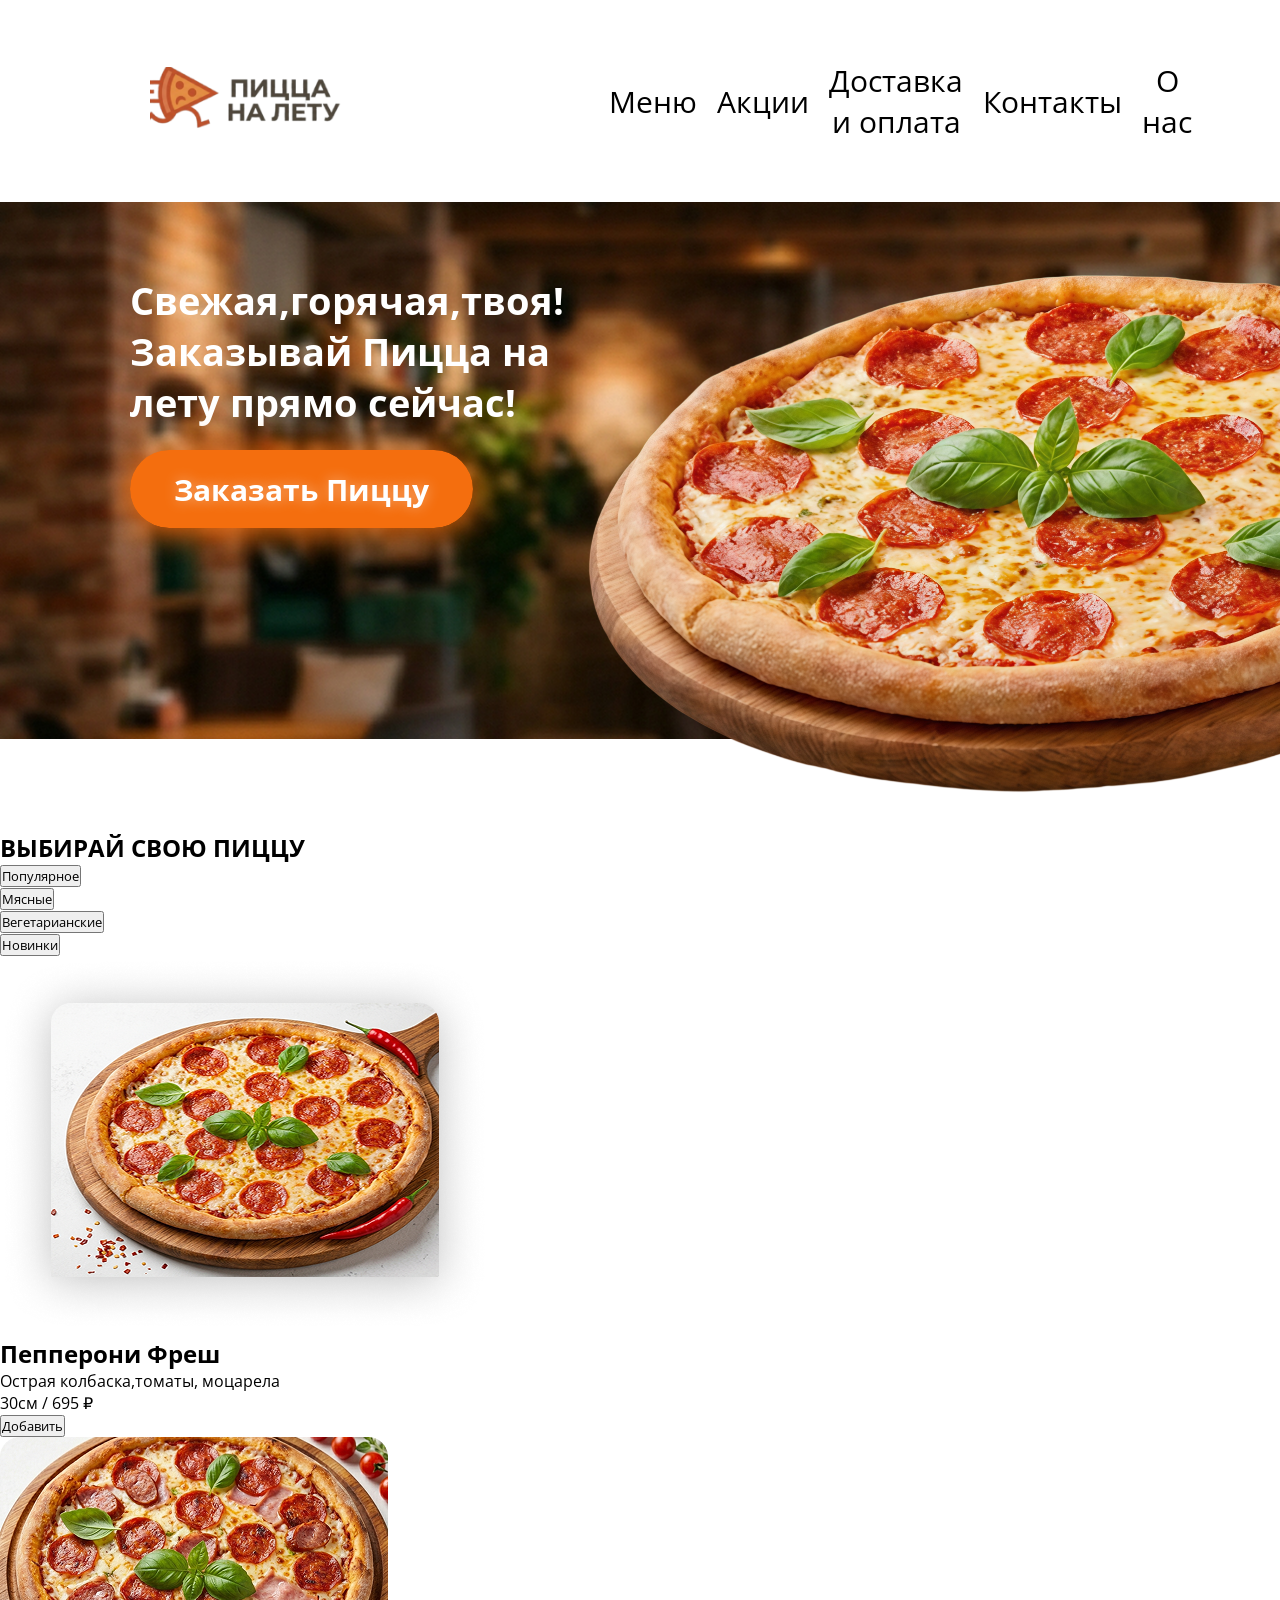
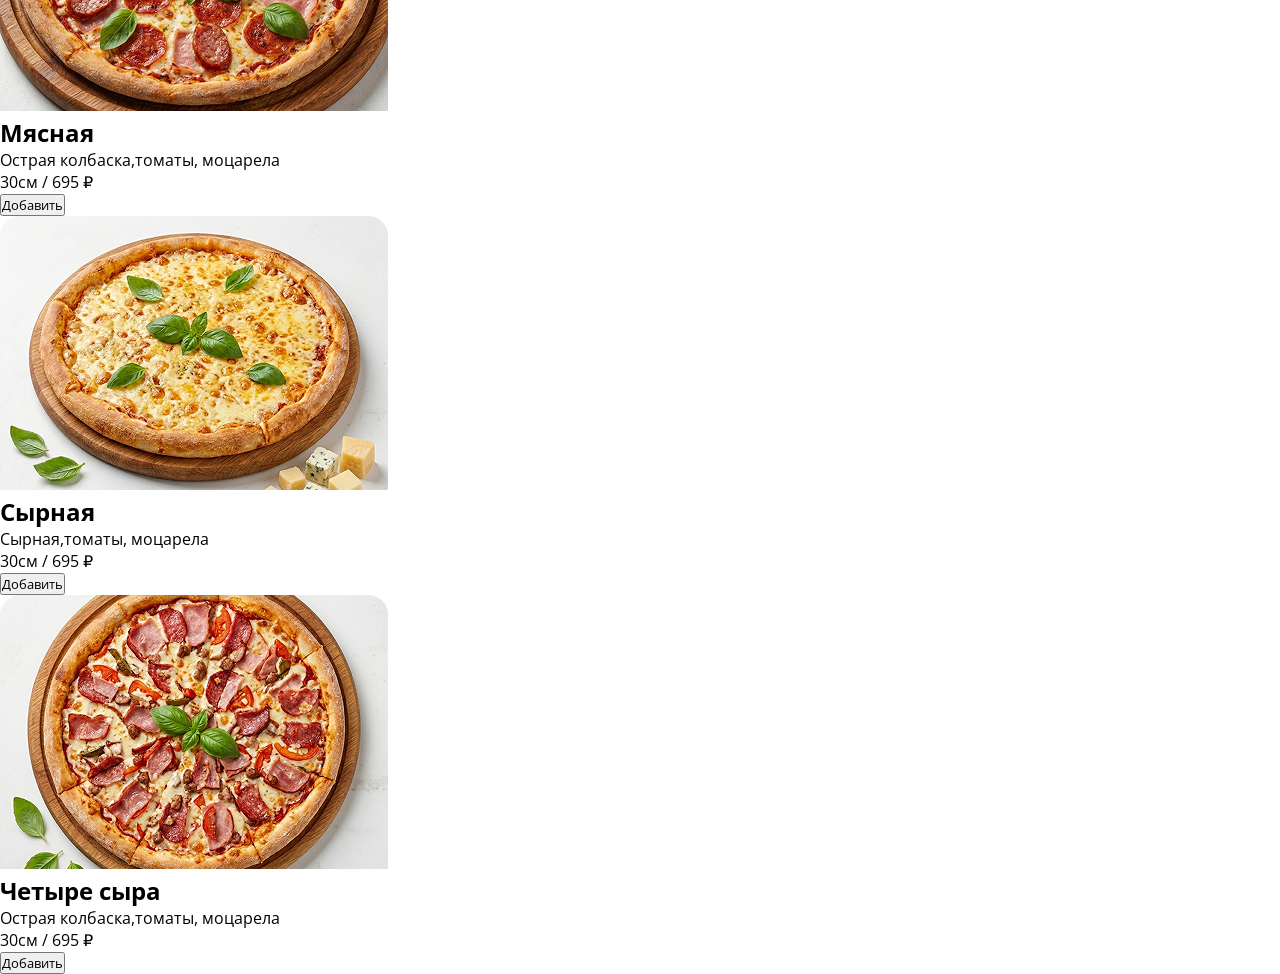
==== index.html @ 776de75a "feuter: order.css" ====
<!doctype html>
<html lang="ru">
  <head>
    <meta charset="UTF-8" />
    <meta name="viewport" content="width=device-width, initial-scale=1.0" />
    <title>Pizza</title>
    <link rel="icon" href="images/favicon.svg" />
    <link rel="stylesheet" href="css/header.css" />
    <link rel="stylesheet" href="css/order.css" />
  </head>
  <body>
    <header class="header">
      <div class="header-bloc">
        <img src="images/header-img/header-logo.svg" alt="Пицца на лету" />
        <nav class="header-nav">
          <ul class="header-ul">
            <li class="header-li"><a href="#">Меню</a></li>
            <li class="header-li"><a href="#">Акции</a></li>
            <li class="header-li"><a href="#">Доставка и оплата</a></li>
            <li class="header-li"><a href="#">Контакты</a></li>
            <li class="header-li"><a href="#">О наc</a></li>
          </ul>
        </nav>
        <a href="/" class="header-login"
          ><img src="images/header-img/people 1.svg" alt="people"
        /></a>
      </div>
    </header>
    <section class="order-pizza">
      <div class="order-left">
        <h1>Свежая,горячая,твоя! Заказывай Пицца на лету прямо сейчас!</h1>
        <a class="order-a" href="/">Заказать Пиццу</a>
      </div>
      <div class="order-right">
        <img src="images/order-img/order-pizza.png" alt="Pizza" />
      </div>
    </section>
    <section class="add-pizza">
      <h1>ВЫБИРАЙ СВОЮ ПИЦЦУ</h1>
      <ul class="add-pizza-ul">
        <li class="add-pizza-li">
          <button class="add-ul-button">Популярное</button>
        </li>
        <li class="add-pizza-li">
          <button class="add-ul-button">Мясные</button>
        </li>
        <li class="add-pizza-li">
          <button class="add-ul-button">Вегетарианские</button>
        </li>
        <li class="add-pizza-li">
          <button class="add-ul-button">Новинки</button>
        </li>
      </ul>
      <div class="add-pizza-cards">
        <div class="add-cards">
          <div class="cards-img">
            <img src="images/add-img/add-pizza-pepironi.png" alt="pepironi" />
          </div>
          <div class="cards-info">
            <div class="card-text">
              <h1>Пепперони Фреш</h1>
              <p>Острая колбаска,томаты, моцарела</p>
            </div>
            <div class="card-add">
              <p>30см / 695 ₽</p>
              <button class="card-button">Добавить</button>
            </div>
          </div>
        </div>
        <div class="add-cards">
          <div class="cards-img">
            <img src="images/add-img/add-pizza-meat.png" alt="meat" />
          </div>
          <div class="cards-info">
            <div class="card-text">
              <h1>Мясная</h1>
              <p>Острая колбаска,томаты, моцарела</p>
            </div>
            <div class="card-add">
              <p>30см / 695 ₽</p>
              <button class="card-button">Добавить</button>
            </div>
          </div>
        </div>
        <div class="add-cards">
          <div class="cards-img">
            <img src="images/add-img/add-pizza-cheas.png" alt="cheas" />
          </div>
          <div class="cards-info">
            <div class="card-text">
              <h1>Сырная</h1>
              <p>Сырная,томаты, моцарела</p>
            </div>
            <div class="card-add">
              <p>30см / 695 ₽</p>
              <button class="card-button">Добавить</button>
            </div>
          </div>
        </div>
        <div class="add-cards">
          <div class="cards-img">
            <img src="images/add-img/add-pizza-4_cheas.png" alt="4-cheas" />
          </div>
          <div class="cards-info">
            <div class="card-text">
              <h1>Четыре сыра</h1>
              <p>Острая колбаска,томаты, моцарела</p>
            </div>
            <div class="card-add">
              <p>30см / 695 ₽</p>
              <button class="card-button">Добавить</button>
            </div>
          </div>
        </div>
      </div>
    </section>
  </body>
</html>
---- css/header.css ----
@import url("https://fonts.googleapis.com/css2?family=Open+Sans:ital,wght@0,300..800;1,300..800&display=swap");

* {
  padding: 0;
  margin: 0;
  box-sizing: border-box;
  font-family: "Open Sans", sans-serif;
}

.header {
  padding-inline: 150px;
  padding-block: 60px;
}

.header-bloc {
  text-align: center;
  align-items: center;
  justify-content: space-between;
  display: flex;
  gap: 264px;
}

.header-bloc img {
  display: flex;
  text-align: center;
  align-items: center;
  justify-content: center;
}

.header-ul {
  font-size: 30px;
  font-weight: 400;
  gap: 20px;
  list-style-type: none;
  text-align: center;
  align-items: center;
  justify-content: center;
  display: flex;
}

.header-li {
  text-align: center;
  align-items: center;
  justify-content: center;
  transition: 0.3s;
}

.header-login {
  display: flex;
  text-align: center;
  align-items: center;
  justify-content: center;
  transition: 0.3s;
  padding: 5px;
  border-radius: 50%;
}

a {
  text-decoration: none;
  color: black;
}

.header-login:hover {
  background-color: rgb(248, 248, 248);
  transform: translatey(-5px);
}
.header-li:hover {
  opacity: 0.7;
  transform: translatey(-5px);
}
---- css/order.css ----
.order-pizza {
  width: 100%;
  display: flex;
  background-image: url(/images/order-img/order-font.png);
  background-repeat: no-repeat;
}

.order-left {
  font-size: 25px;
  margin: 73px 0px 0px 130px;
  color: white;
}
.order-left h1 {
  margin-bottom: 40px;
  font-weight: bold;
}

.order-a {
  font-weight: bold;
  border-radius: 50px;
  background-color: #f46e0e;
  color: white;
  font-size: 30px;
  padding: 18.5px 44px;
  box-shadow: 0px 4px 30px 5px #f46e0ed7;
  text-shadow: 0px 0px 14px #ffffff75;
}

.order-right {
  position: relative;
}

.order-right img {
  position: relative;
  top: -10px;
  width: 1204px;
  transition: 0.5s;
}

.order-right img:hover {
  transform: translateY(-15px);
}
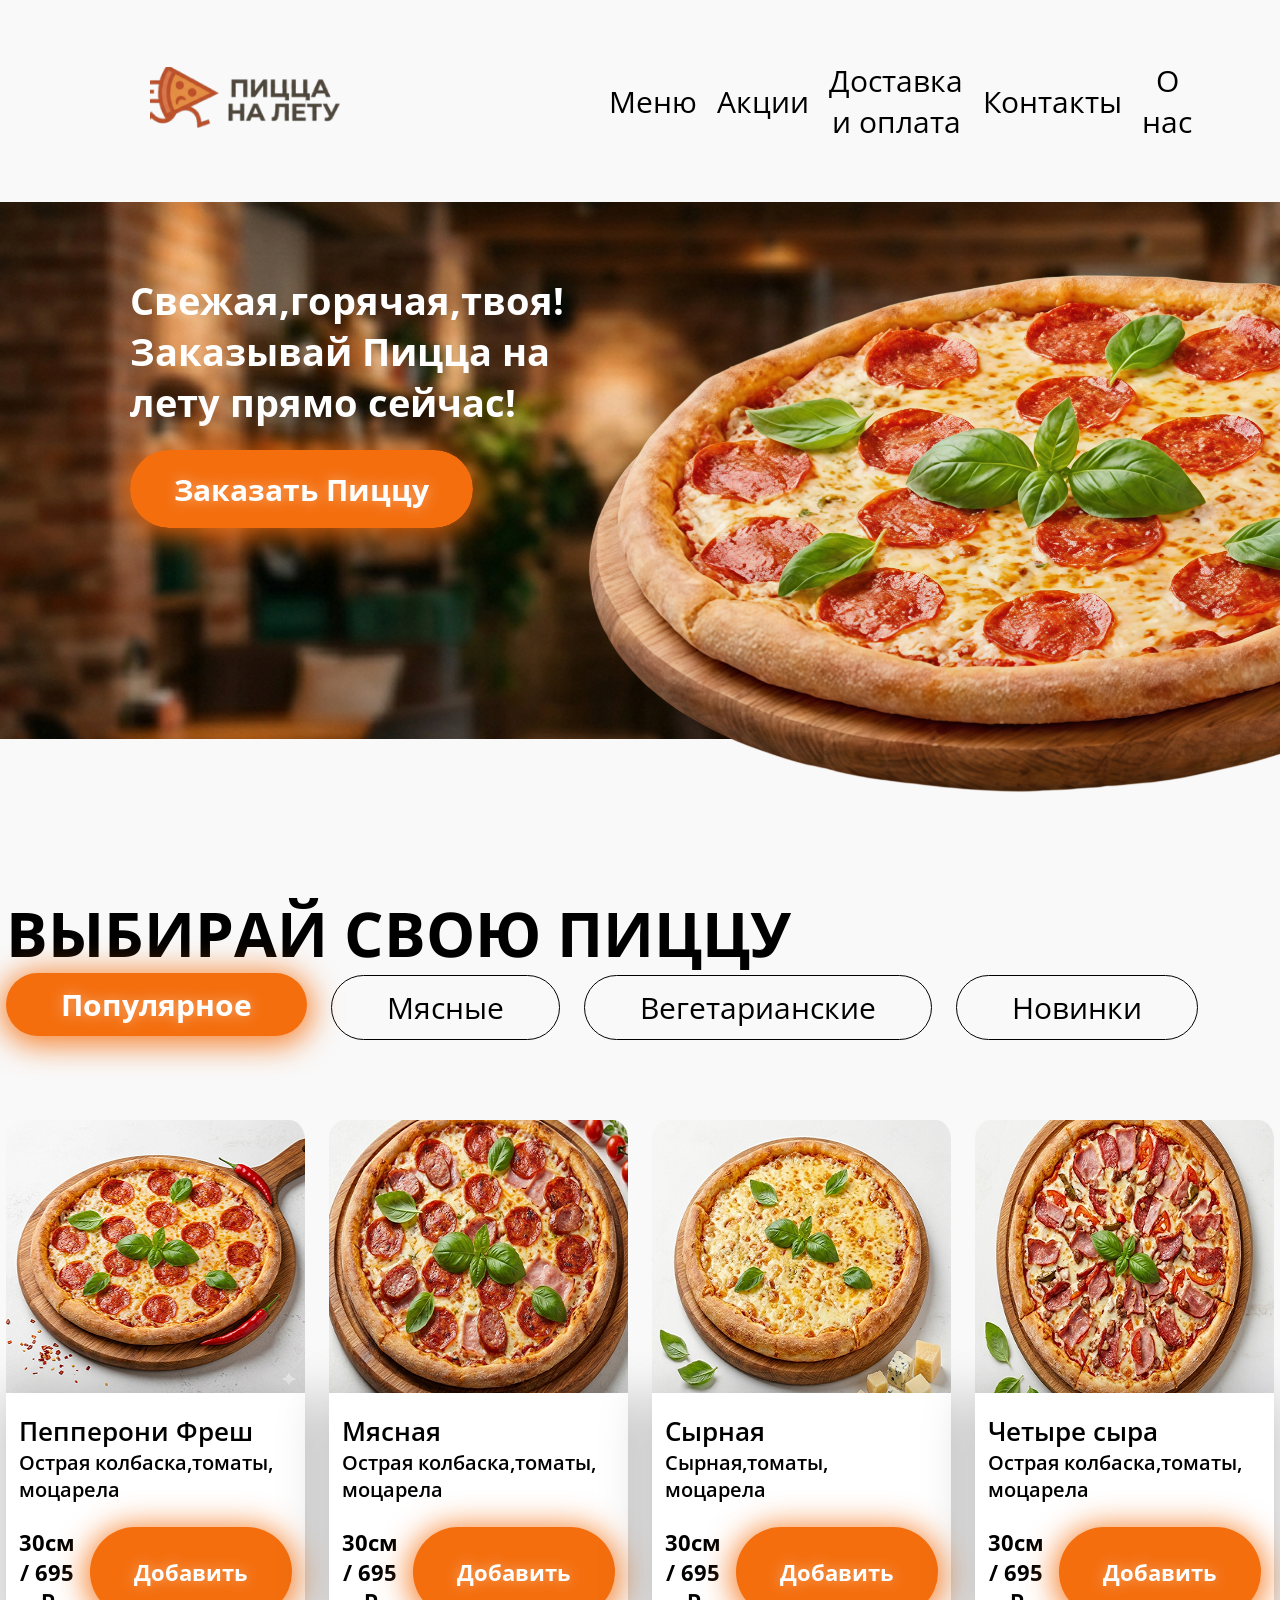
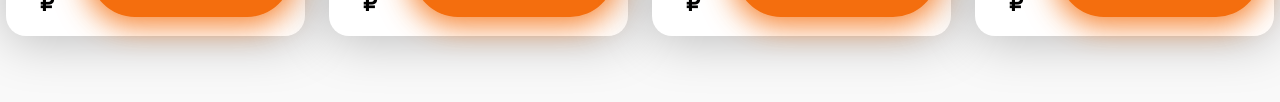
==== commit 45ac5d32: "futer: add-pizza.css" ====
--- a/index.html
+++ b/index.html
@@ -7,6 +7,7 @@
     <link rel="icon" href="images/favicon.svg" />
     <link rel="stylesheet" href="css/header.css" />
     <link rel="stylesheet" href="css/order.css" />
+    <link rel="stylesheet" href="css/add-pizza.css" />
   </head>
   <body>
     <header class="header">
@@ -29,26 +30,26 @@
     <section class="order-pizza">
       <div class="order-left">
         <h1>Свежая,горячая,твоя! Заказывай Пицца на лету прямо сейчас!</h1>
-        <a class="order-a" href="/">Заказать Пиццу</a>
+        <a class="btn-orange" href="/">Заказать Пиццу</a>
       </div>
       <div class="order-right">
         <img src="images/order-img/order-pizza.png" alt="Pizza" />
       </div>
     </section>
     <section class="add-pizza">
-      <h1>ВЫБИРАЙ СВОЮ ПИЦЦУ</h1>
+      <h1 class="add-pizza-h1">ВЫБИРАЙ СВОЮ ПИЦЦУ</h1>
       <ul class="add-pizza-ul">
         <li class="add-pizza-li">
-          <button class="add-ul-button">Популярное</button>
+          <button class="add-ul-btn_1 btn-orange">Популярное</button>
         </li>
         <li class="add-pizza-li">
-          <button class="add-ul-button">Мясные</button>
+          <button class="add-ul-btn">Мясные</button>
         </li>
         <li class="add-pizza-li">
-          <button class="add-ul-button">Вегетарианские</button>
+          <button class="add-ul-btn">Вегетарианские</button>
         </li>
         <li class="add-pizza-li">
-          <button class="add-ul-button">Новинки</button>
+          <button class="add-ul-btn">Новинки</button>
         </li>
       </ul>
       <div class="add-pizza-cards">
@@ -63,7 +64,7 @@
             </div>
             <div class="card-add">
               <p>30см / 695 ₽</p>
-              <button class="card-button">Добавить</button>
+              <button class="card-btn btn-orange">Добавить</button>
             </div>
           </div>
         </div>
@@ -78,7 +79,7 @@
             </div>
             <div class="card-add">
               <p>30см / 695 ₽</p>
-              <button class="card-button">Добавить</button>
+              <button class="card-btn btn-orange">Добавить</button>
             </div>
           </div>
         </div>
@@ -93,7 +94,7 @@
             </div>
             <div class="card-add">
               <p>30см / 695 ₽</p>
-              <button class="card-button">Добавить</button>
+              <button class="card-btn btn-orange">Добавить</button>
             </div>
           </div>
         </div>
@@ -108,7 +109,7 @@
             </div>
             <div class="card-add">
               <p>30см / 695 ₽</p>
-              <button class="card-button">Добавить</button>
+              <button class="card-btn btn-orange">Добавить</button>
             </div>
           </div>
         </div>
--- a/css/order.css
+++ b/css/order.css
@@ -15,13 +15,18 @@
   font-weight: bold;
 }
 
-.order-a {
+.order-left a {
+  padding: 18.5px 44px;
+
+  font-size: 30px;
+}
+
+.btn-orange {
+  border: none;
   font-weight: bold;
   border-radius: 50px;
   background-color: #f46e0e;
   color: white;
-  font-size: 30px;
-  padding: 18.5px 44px;
   box-shadow: 0px 4px 30px 5px #f46e0ed7;
   text-shadow: 0px 0px 14px #ffffff75;
 }
--- a/css/add-pizza.css
+++ b/css/add-pizza.css
@@ -0,0 +1,107 @@
+body {
+  background-color: #f9f9f9;
+}
+
+.add-pizza {
+  display: grid;
+  margin: 60px 150px;
+  align-items: center;
+  justify-content: center;
+}
+
+.add-pizza-h1 {
+  font-size: 62px;
+}
+
+.add-pizza-ul {
+  gap: 24px;
+  display: flex;
+  list-style-type: none;
+  padding-bottom: 80px;
+}
+
+.add-ul-btn {
+  background-color: transparent;
+  border: 1px solid #000000;
+  border-radius: 50px;
+  padding: 11px 55px;
+  font-size: 30px;
+  transition: 0.3s;
+}
+
+.add-ul-btn:hover {
+  opacity: 0.8;
+  transform: translateY(-2px);
+}
+
+.add-ul-btn_1 {
+  position: relative;
+  top: -2px;
+  border: none;
+  border-radius: 50px;
+  padding: 11px 55px;
+  font-size: 30px;
+  transition: 0.3s;
+}
+
+.add-ul-btn_1:hover {
+  opacity: 0.8;
+}
+
+.cards-img img {
+  width: 100%;
+  height: 100vh;
+  max-width: 384px;
+  max-height: 274px;
+}
+
+.add-pizza-cards {
+  display: flex;
+  gap: 24px;
+}
+
+.cards-info {
+  position: relative;
+  top: -6px;
+  background-color: #ffffff;
+  box-shadow: 0px 4px 51px 0px rgba(0, 0, 0, 0.25);
+  border-bottom-left-radius: 20px;
+  border-bottom-right-radius: 20px;
+  padding-inline: 13px;
+  padding-block: 19.5px;
+}
+
+.card-text h1 {
+  font-weight: 600;
+  font-size: 26px;
+}
+
+.card-text p {
+  font-weight: 600;
+  font-size: 20px;
+}
+
+.card-text {
+  width: 260px;
+}
+
+.card-add {
+  padding-top: 24px;
+  display: flex;
+  gap: 15px;
+}
+
+.card-add p {
+  display: flex;
+  justify-content: center;
+  align-items: center;
+  text-align: center;
+  font-size: 22px;
+  font-weight: bold;
+}
+
+.card-btn {
+  font-size: 22px;
+  font-weight: bold;
+  padding: 13px 44px;
+}
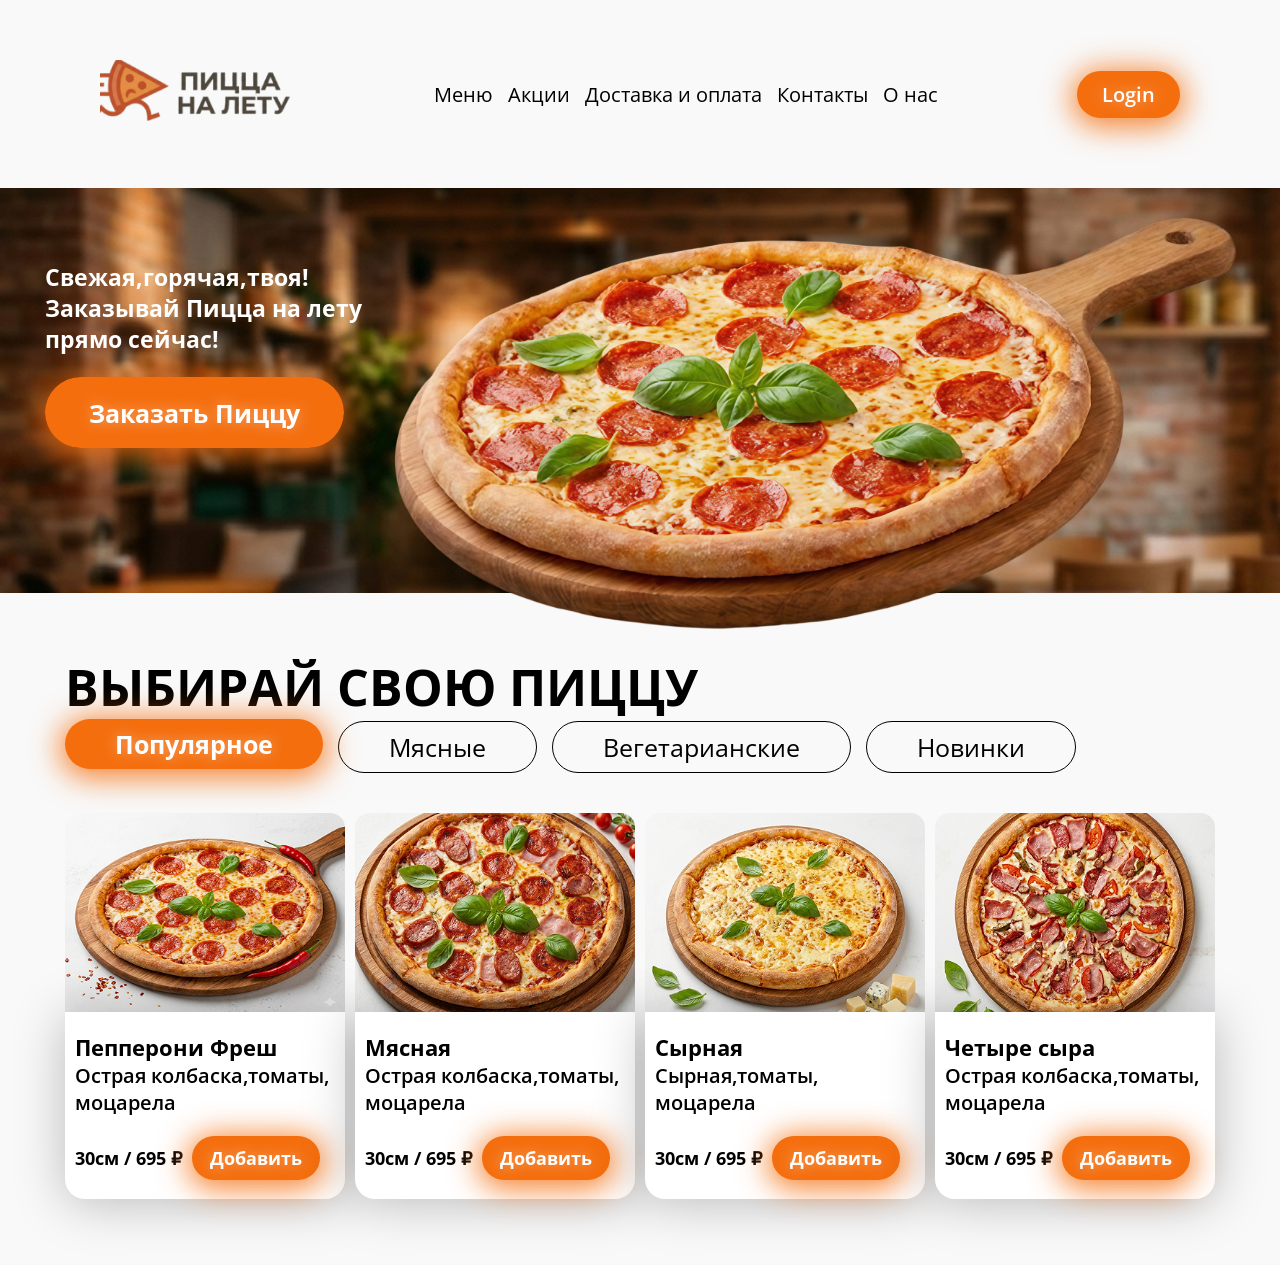
==== commit 9fb2af52: "futer: test" ====
--- a/index.html
+++ b/index.html
@@ -8,11 +8,16 @@
     <link rel="stylesheet" href="css/header.css" />
     <link rel="stylesheet" href="css/order.css" />
     <link rel="stylesheet" href="css/add-pizza.css" />
+    <link rel="stylesheet" href="css/full.css" />
   </head>
   <body>
     <header class="header">
       <div class="header-bloc">
-        <img src="images/header-img/header-logo.svg" alt="Пицца на лету" />
+        <img
+          class="header-img"
+          src="images/header-img/header-logo.svg"
+          alt="Пицца на лету"
+        />
         <nav class="header-nav">
           <ul class="header-ul">
             <li class="header-li"><a href="#">Меню</a></li>
@@ -22,12 +27,26 @@
             <li class="header-li"><a href="#">О наc</a></li>
           </ul>
         </nav>
-        <a href="/" class="header-login"
-          ><img src="images/header-img/people 1.svg" alt="people"
-        /></a>
+        <a href="login.html" id="header-login" class="btn-orange"> Login </a>
+        <div class="user-profile" id="header-name">
+          <button id="headerName " class="header-name-2 profile-btn">
+            <img src="images/header-img/people 1.svg" alt="people" />
+          </button>
+
+          <div class="profile-menu" id="profileMenu">
+            <div class="menu-item user-name" id="user-name">
+              Имя Пользователя
+            </div>
+            <hr class="menu-divider" />
+            <button class="menu-item btn-action logout-btn" id="logoutBtn">
+              <span>Выйти</span>
+            </button>
+          </div>
+        </div>
       </div>
     </header>
     <section class="order-pizza">
+      <div class="bg-blur"></div>
       <div class="order-left">
         <h1>Свежая,горячая,твоя! Заказывай Пицца на лету прямо сейчас!</h1>
         <a class="btn-orange" href="/">Заказать Пиццу</a>
@@ -40,7 +59,7 @@
       <h1 class="add-pizza-h1">ВЫБИРАЙ СВОЮ ПИЦЦУ</h1>
       <ul class="add-pizza-ul">
         <li class="add-pizza-li">
-          <button class="add-ul-btn_1 btn-orange">Популярное</button>
+          <button class="add-ul-btn_1 add-ul-btn btn-orange">Популярное</button>
         </li>
         <li class="add-pizza-li">
           <button class="add-ul-btn">Мясные</button>
@@ -115,5 +134,8 @@
         </div>
       </div>
     </section>
+    <script src="js/add-pizza.js"></script>
+    <script src="js/login.js"></script>
+    <script src="js/burger.js"></script>
   </body>
 </html>
--- a/css/header.css
+++ b/css/header.css
@@ -7,7 +7,12 @@
   font-family: "Open Sans", sans-serif;
 }
 
+body {
+  overflow-x: hidden;
+}
+
 .header {
+  position: relative;
   padding-inline: 150px;
   padding-block: 60px;
 }
@@ -45,8 +50,22 @@
   transition: 0.3s;
 }
 
-.header-login {
-  display: flex;
+#header-login {
+  display: block;
+  font-weight: 600;
+  font-size: 20px;
+  padding: 10px 25px;
+  transition: 0.5s;
+}
+
+#header-login:hover {
+  opacity: 0.9;
+  transform: translateY(-5px);
+}
+
+#header-name {
+  background-color: transparent;
+  border: none;
   text-align: center;
   align-items: center;
   justify-content: center;
@@ -60,11 +79,182 @@
   color: black;
 }
 
-.header-login:hover {
-  background-color: rgb(248, 248, 248);
-  transform: translatey(-5px);
+#header-name:focus {
+  background-color: rgb(203, 203, 203);
 }
 .header-li:hover {
   opacity: 0.7;
   transform: translatey(-5px);
 }
+
+.hidden {
+  display: none !important;
+}
+
+/* Контейнер профиля */
+.user-profile {
+  position: relative;
+  display: inline-block;
+}
+
+/* Кнопка иконки */
+.profile-btn {
+  background: none;
+  border: none;
+  cursor: pointer;
+  padding: 8px;
+  color: #333;
+  transition: color 0.2s ease;
+}
+
+.profile-btn:hover {
+  color: #ff6b35; /* Цвет из палитры сайта */
+}
+
+/* Выпадающее меню */
+.profile-menu {
+  display: none; /* Скрыто по умолчанию */
+  position: absolute;
+  top: 100%;
+  right: 0;
+  background-color: #ffffff;
+  min-width: 200px;
+  box-shadow: 0px 8px 16px rgba(0, 0, 0, 0.15);
+  border-radius: 8px;
+  padding: 12px 0;
+  z-index: 10000;
+  border: 1px solid #e0e0e0;
+}
+
+/* Класс для открытия меню через JS */
+.profile-menu.active {
+  display: block;
+}
+
+/* Элементы меню */
+.menu-item {
+  display: block;
+  width: 100%;
+  padding: 10px 20px;
+  box-sizing: border-box;
+  text-align: left;
+  font-size: 14px;
+  font-family: inherit;
+}
+
+/* Отображение имени */
+.user-name {
+  font-weight: bold;
+  color: #333;
+  cursor: default;
+}
+
+/* Кнопки действий */
+.btn-action {
+  background: none;
+  border: none;
+  color: #555;
+  cursor: pointer;
+  transition:
+    background-color 0.2s ease,
+    color 0.2s ease;
+}
+
+.btn-action:hover {
+  background-color: #f5f5f5;
+  color: #000;
+}
+
+/* Кнопка Выйти */
+.logout-btn {
+  color: #e63946;
+}
+
+.logout-btn:hover {
+  background-color: #ffe3e3;
+  color: #e63946;
+}
+
+/* Разделительная линия */
+.menu-divider {
+  border: 0;
+  border-top: 1px solid #eee;
+  margin: 8px 0;
+}
+
+@media (max-width: 1420px) {
+  .header {
+    position: relative;
+    padding-inline: 100px;
+    padding-block: 60px;
+  }
+
+  .header-bloc {
+    text-align: center;
+    align-items: center;
+    justify-content: space-between;
+    display: flex;
+    gap: 100px;
+  }
+
+  .header-ul {
+    font-size: 20px;
+    font-weight: 400;
+    gap: 15px;
+    list-style-type: none;
+    text-align: center;
+    align-items: center;
+    justify-content: center;
+    display: flex;
+  }
+
+  #header-login {
+    display: block;
+    font-weight: 600;
+    font-size: 20px;
+    padding: 10px 25px;
+    transition: 0.5s;
+  }
+
+  #header-login:hover {
+    opacity: 0.9;
+    transform: translateY(-5px);
+  }
+}
+
+@media (max-width: 575px) {
+  .header {
+    position: relative;
+    padding-inline: 30px;
+    padding-block: 10px;
+  }
+  .header-img {
+    max-width: 80px;
+    width: 100%;
+  }
+
+  .header-ul {
+    display: none;
+  }
+
+  #header-login {
+    display: block;
+    font-weight: 600;
+    font-size: 20px;
+    padding: 10px 25px;
+    transition: 0.5s;
+  }
+
+  #header-login:hover {
+    opacity: 0.9;
+    transform: translateY(-5px);
+  }
+  #header-name {
+    transition: 0.3s;
+    padding: 5px;
+    border-radius: 50%;
+  }
+  #header-name img {
+    width: 30px;
+  }
+}
--- a/css/order.css
+++ b/css/order.css
@@ -21,16 +21,6 @@
   font-size: 30px;
 }
 
-.btn-orange {
-  border: none;
-  font-weight: bold;
-  border-radius: 50px;
-  background-color: #f46e0e;
-  color: white;
-  box-shadow: 0px 4px 30px 5px #f46e0ed7;
-  text-shadow: 0px 0px 14px #ffffff75;
-}
-
 .order-right {
   position: relative;
 }
@@ -45,3 +35,82 @@
 .order-right img:hover {
   transform: translateY(-15px);
 }
+
+@media (max-width: 1420px) {
+  .order-pizza {
+    background-size: cover;
+    width: 100%;
+    height: 45vh;
+    display: flex;
+    background-image: url(/images/order-img/order-font.png);
+    background-repeat: no-repeat;
+  }
+
+  .order-left {
+    font-size: 15px;
+    margin: 74px 0px 0px 45px;
+    color: white;
+  }
+  .order-left h1 {
+    margin-bottom: 40px;
+    font-weight: bold;
+  }
+
+  .order-left a {
+    padding: 18.5px 44px;
+
+    font-size: 25px;
+  }
+
+  .order-right img {
+    position: relative;
+    top: -10px;
+    width: 904px;
+
+    transition: 0.5s;
+  }
+}
+
+@media (max-width: 575px) {
+  .order-pizza {
+    width: 100%;
+    background: none;
+    display: grid;
+    position: relative;
+  }
+  .bg-blur {
+    position: absolute;
+    top: 0;
+    left: 0;
+    right: 0;
+    bottom: 0;
+    background-image: url("/images/login-register/login-register-font.png");
+    background-size: cover;
+    width: 100%;
+    filter: blur(1px);
+    z-index: -1;
+  }
+
+  .order-left {
+    margin: 0px 30px;
+  }
+  .order-left h1 {
+    font-size: 20px;
+    margin-bottom: 10px;
+    font-weight: bold;
+  }
+
+  .order-left a {
+    padding: 6px 50px;
+    font-size: 15px;
+  }
+
+  .order-right {
+    text-align: center;
+    grid-row: 1;
+  }
+
+  .order-right img {
+    width: 500px;
+  }
+}
--- a/css/add-pizza.css
+++ b/css/add-pizza.css
@@ -26,15 +26,16 @@
   border-radius: 50px;
   padding: 11px 55px;
   font-size: 30px;
-  transition: 0.3s;
+  transition: 0.5s;
 }
 
 .add-ul-btn:hover {
   opacity: 0.8;
-  transform: translateY(-2px);
 }
 
 .add-ul-btn_1 {
+  background-color: #f46e0e;
+  transition: 0.5s;
   position: relative;
   top: -2px;
   border: none;
@@ -104,4 +105,181 @@
   font-size: 22px;
   font-weight: bold;
   padding: 13px 44px;
-}
+  transition: 0.5s;
+}
+
+.card-btn:hover {
+  opacity: 0.8;
+}
+
+@media (max-width: 1420px) {
+  .add-pizza {
+    margin: 60px 100px;
+  }
+
+  .add-pizza-h1 {
+    font-size: 50px;
+  }
+
+  .add-pizza-ul {
+    gap: 15px;
+    padding-bottom: 40px;
+  }
+
+  .add-ul-btn {
+    padding: 8px 50px;
+    font-size: 25px;
+  }
+
+  .add-ul-btn:hover {
+    opacity: 0.8;
+  }
+
+  .add-ul-btn_1 {
+    padding: 8px 50px;
+    font-size: 25px;
+    transition: 0.5s;
+  }
+
+  .add-ul-btn_1:hover {
+    opacity: 0.8;
+  }
+
+  .cards-img img {
+    max-width: 284px;
+    max-height: 200px;
+  }
+
+  .card-text {
+    width: 260px;
+  }
+
+  .add-pizza-cards {
+    display: flex;
+    gap: 10px;
+  }
+
+  .cards-info {
+    position: relative;
+    top: -6px;
+    background-color: #ffffff;
+    box-shadow: 0px 4px 51px 0px rgba(0, 0, 0, 0.25);
+    border-bottom-left-radius: 20px;
+    border-bottom-right-radius: 20px;
+    padding-inline: 10px;
+    padding-block: 19.5px;
+  }
+
+  .card-text h1 {
+    font-weight: 700;
+    font-size: 22px;
+  }
+
+  .card-text p {
+    font-weight: 600;
+    font-size: 20px;
+  }
+
+  .card-add {
+    padding-top: 20px;
+    display: flex;
+    gap: 10px;
+  }
+
+  .card-add p {
+    font-size: 18px;
+  }
+
+  .card-btn {
+    font-size: 18px;
+    padding: 10px 18px;
+  }
+}
+
+@media (max-width: 575px) {
+  .add-pizza {
+    margin: 30px 30px;
+  }
+
+  .add-pizza-h1 {
+    color: #000000;
+    font-size: 30px;
+  }
+
+  .add-pizza-ul {
+    gap: 5px;
+    padding-bottom: 10px;
+  }
+
+  .add-ul-btn {
+    padding: 8px 20px;
+    font-size: 15px;
+  }
+
+  .add-ul-btn:hover {
+    opacity: 0.8;
+  }
+
+  .add-ul-btn_1 {
+    padding: 8px 20px;
+    font-size: 15px;
+    transition: 0.5s;
+  }
+
+  .add-ul-btn_1:hover {
+    opacity: 0.8;
+  }
+
+  .cards-img img {
+    max-width: 350px;
+    max-height: 350px;
+  }
+
+  .cards-img {
+  }
+
+  .card-text {
+    width: 260px;
+  }
+
+  .add-pizza-cards {
+    display: grid;
+    justify-content: center;
+    gap: 10px;
+  }
+
+  .cards-info {
+    top: -6px;
+    background-color: #ffffff;
+    box-shadow: 0px 4px 51px 0px rgba(0, 0, 0, 0.25);
+    border-bottom-left-radius: 20px;
+    border-bottom-right-radius: 20px;
+    padding-inline: 10px;
+    padding-block: 19.5px;
+  }
+
+  .card-text h1 {
+    font-weight: 700;
+    font-size: 26px;
+  }
+
+  .card-text p {
+    font-weight: 600;
+    font-size: 26px;
+  }
+
+  .card-add {
+    padding-top: 20px;
+    display: flex;
+    gap: 20px;
+  }
+
+  .card-add p {
+    font-size: 26px;
+  }
+
+  .card-btn {
+    font-size: 20px;
+    padding: 10px 18px;
+  }
+}
--- a/css/full.css
+++ b/css/full.css
@@ -0,0 +1,22 @@
+@import url("https://fonts.googleapis.com/css2?family=Open+Sans:ital,wght@0,300..800;1,300..800&display=swap");
+
+* {
+  margin: 0;
+  padding: 0;
+  box-sizing: border-box;
+  font-family: "Open Sans", sans-serif;
+}
+
+button {
+  cursor: pointer;
+}
+
+.btn-orange {
+  border: none;
+  font-weight: bold;
+  border-radius: 50px;
+  background-color: #f46e0e;
+  color: white;
+  box-shadow: 0px 4px 30px 5px #f46e0ed7;
+  text-shadow: 0px 0px 14px #ffffff75;
+}
